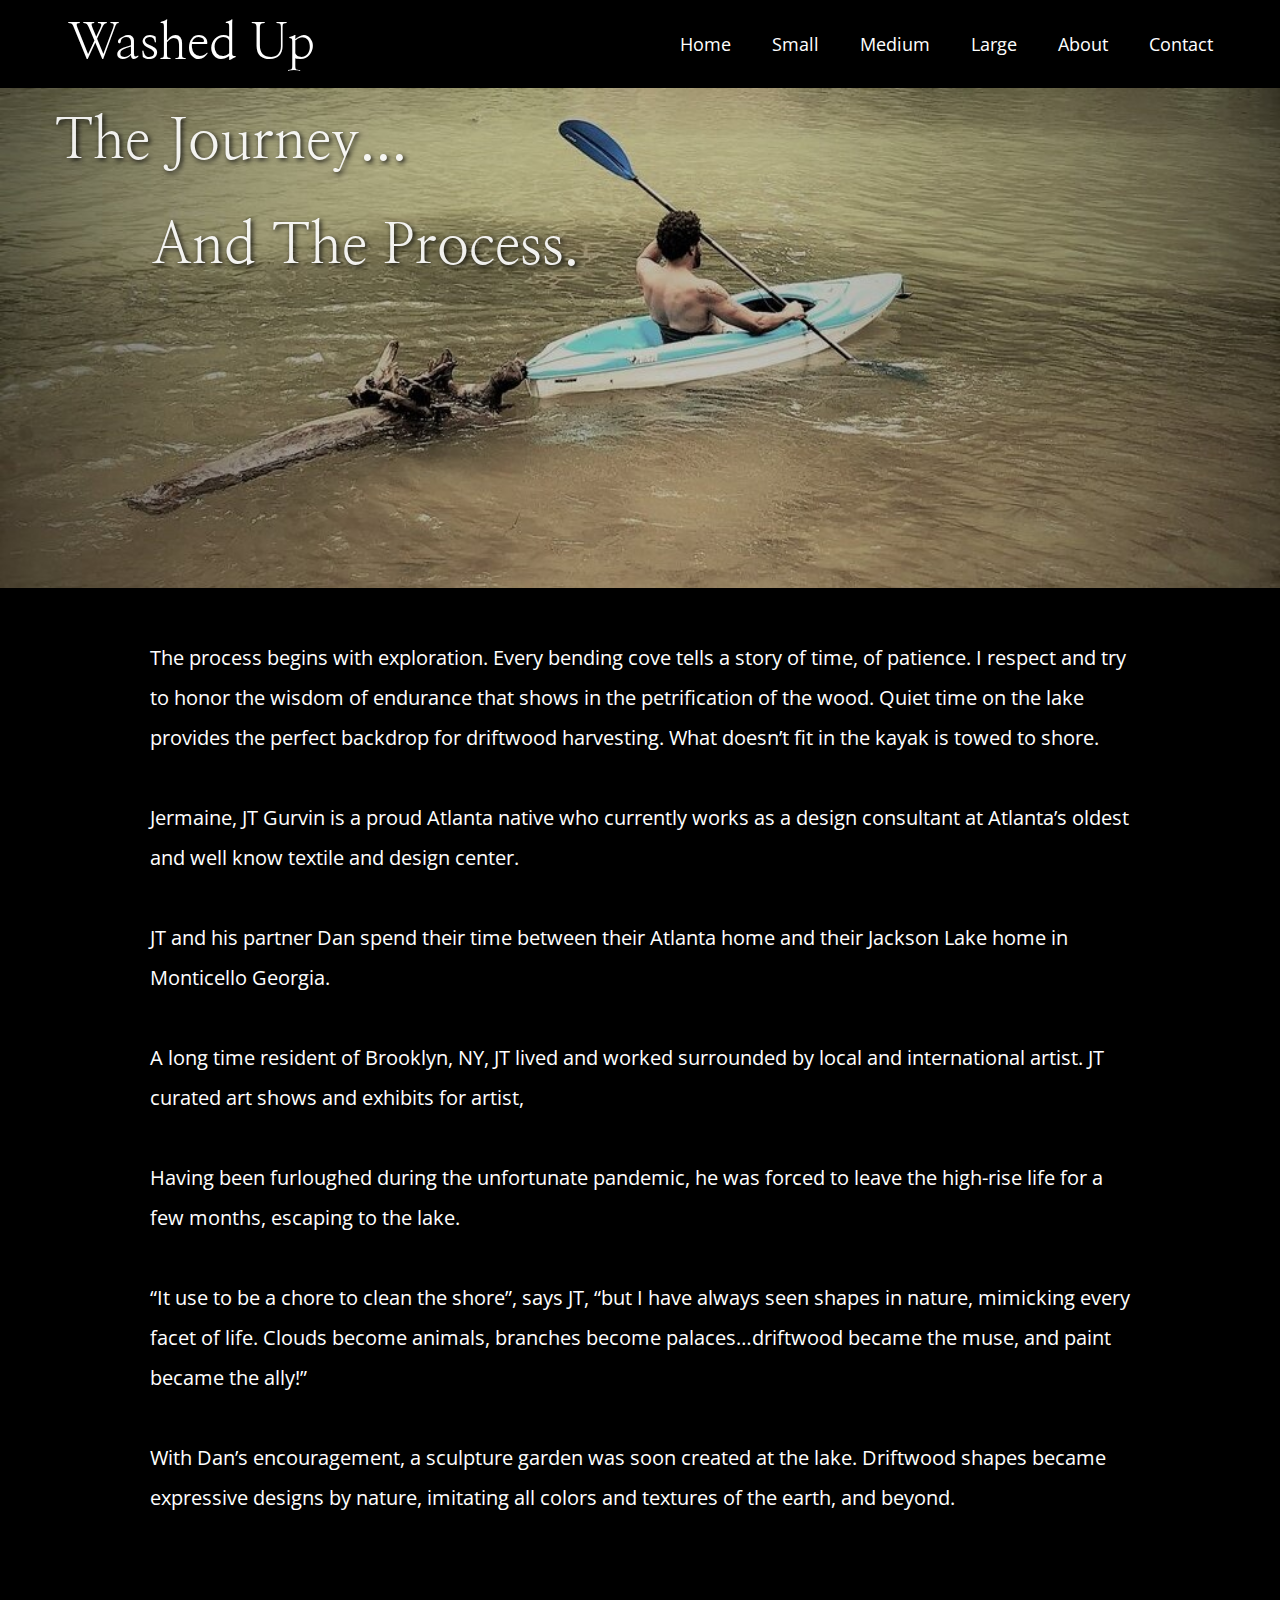
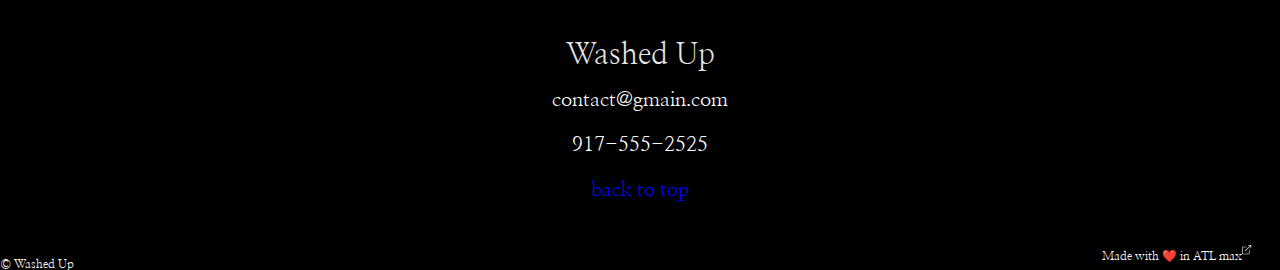
==== aboutUs.html @ a5a40271 "create about page" ====
<!DOCTYPE html>
<html>
<html lang="en">

	<head>
		<title>Washed Up</title>
    <meta name="viewport" content="width=device-width,initial-scale=1.0">
		<link rel="stylesheet" type="text/css" href="./reset.css">
		<link rel="stylesheet" type="text/css" href="./style.css">

		<link rel="preconnect" href="https://fonts.gstatic.com">
    <link href="https://fonts.googleapis.com/css2?family=Nanum+Myeongjo:wght@400;700;800&display=swap" rel="stylesheet">
    <!-- font-family: 'Nanum Myeongjo', serif;  -->
    <link rel="preconnect" href="https://fonts.gstatic.com">
<link href="https://fonts.googleapis.com/css2?family=Open+Sans:ital,wght@0,300;1,400&display=swap" rel="stylesheet">
    <!-- font-family: 'Open Sans', sans-serif; -->

	</head>

	<!-- Header -->
  <header>
    <!-- <div class="image-container logo-small">
      <img src="./pics/arabesque.jpg">
    </div>
    <div class="image-container logo-big">
      <img src="./pics/arabesque.jpg">
    </div>  -->
    <div class="logo logo-small">
    	<h1>Washed Up</h1>
    </div>
    <div class="logo logo-big">
    	<h1>Washed Up</h1>
    </div>
    <nav>
      <ul>
        <li><a href="./index.html">Home</a></li>
        <li><a href="#">Small</a></li>
        <li><a href="#">Medium</a></li>
        <li><a href="#">Large</a></li>
        <li><a href="./aboutUs.html">About</a></li>
        <li><a href="#">Contact</a></li>
      </ul>
    </nav>
  </header>

  <body>
    <div class="bannerAU">
      <div>
      <h1 class="bannerAU1">The Journey...</h1>
    </div><br>
      <div>
      <h2 class="bannerAU2">And The Process.</h2>
    </div>
  </div>
    <div class="aboutUsP">
      <p>The process begins with exploration.  Every bending cove tells a story of time, of patience. I respect and try to honor the wisdom of endurance that shows in the petrification of the wood.  Quiet time on the lake provides the perfect backdrop for driftwood harvesting. What doesn’t fit in the kayak is towed to shore.<br><br>

Jermaine, JT Gurvin is a proud Atlanta native who currently works as a design consultant at Atlanta’s oldest and well know textile and design center.<br><br>

JT and his partner Dan spend their time between their Atlanta home and their  Jackson Lake home  in Monticello Georgia.<br><br>

A long time resident of Brooklyn, NY, JT lived and worked surrounded by local and international artist. JT curated art shows and exhibits for artist,<br><br>

Having been furloughed during the unfortunate pandemic, he was forced to leave the high-rise life for a few months, escaping to the lake.<br><br>

“It use to be a chore to clean the shore”, says JT, “but I have always seen shapes in nature, mimicking every facet of life. Clouds become animals, branches become palaces…driftwood became the muse, and paint became the ally!”<br><br>

With Dan’s encouragement, a sculpture garden was soon created at the lake.  Driftwood shapes became expressive designs by nature, imitating all colors and textures of the earth, and beyond.<br><br>

</p>
</div>
  </body>

<footer>
  <div>
    <div class="footer">
    <h6>Washed Up</h6>
    <h5>contact@gmain.com</h5>
    <h5>917-555-2525</h5>
    <h5><a href="./aboutUs.html">back to top</a></h5>
    </div>
  </div>
  <div class="copyright">
    <p>&copy; Washed Up</p>
    <p style="text-align: right; margin-top: -25px;">Made with ❤️ in ATL<a href="https://5-max.github.io/pro/" rel="noopener noreferrer" target="_blank">  max<svg viewBox="0 0 100 40" width="3%" heigth="3%" fill="currentColor" role="img"><path d="M8.251 16.498a.752.752 0 01-.53-1.281l13.72-13.72h-4.939a.75.75 0 010-1.5h6.75a.735.735 0 01.293.06.75.75 0 01.4.404l.01.026a.73.73 0 01.047.26v6.75a.75.75 0 01-1.5 0V2.559l-13.72 13.72a.75.75 0 01-.531.219z"></path><path d="M2.251 23.998a2.252 2.252 0 01-2.25-2.25v-15a2.252 2.252 0 012.25-2.25h9a.75.75 0 010 1.5h-9a.75.75 0 00-.75.75v15c0 .414.336.75.75.75h15a.75.75 0 00.75-.75v-9a.75.75 0 011.5 0v9a2.252 2.252 0 01-2.25 2.25h-15z"></path></svg></a></p>
  </div>
</footer>
---- style.css ----
/* Universal Styles */

html {
  font-size: 18px;
  background-color: black;
  color: white;
}
body {
  font-family: "Open Sans", sans-serif;
  font-style: normal;
  font-weight: 400;
}
a {
  text-decoration: none;
  color: inherit;
}
@media only screen and (max-width: 990px) {
  html {
    font-size: 14px;
  }
}
                                        /* Header */
header {
  display: flex;
  align-items: center;
  padding: .5rem 3.75rem;
  background-color: black;
  color: white;
  height: 70px;
}
.logo {
  font-family: 'Nanum Myeongjo', serif;
  font-style: normal;
  font-weight: 400;
  font-size: 50px;
}
header .logo-small {
  display: none;
}
header .logo-small,
header .logo-big {
  flex-grow: 1;
}
nav li {
  display: inline;
  padding-right: 2rem;
  transition: padding-right 5s ease-out;
}
a:hover, a:focus {
  text-decoration: underline;
  font-size: 18px;
  color: blue;
  transition: all 1s;
}
nav li:last-child {
  padding-right: 0;
}
@media only screen and (max-width: 990px) {
  header .logo-big {
    display: none;
  }
  header .logo-small {
    display: block;
  }
}
@media only screen and (max-width: 540px) {
  header {
    flex-direction: column;
    padding-left: 0;
    padding-right: 0;
  }
  header .logo-small {
    margin-bottom: 1rem;
  }
}
                                           /* body */
.banner {
  display: flex;
  justify-content: center;
  background-image: url(./pics/Arabesque1.png);
  background-size: cover;
  width: auto;
  max-width: 90%;
  margin: 0px 0px 0px 55px;
  height: 650px;
  border-radius: 200px;
}
.banner h1 {
  font-family: 'Nanum Myeongjo', serif;
  font-style: normal;
  font-weight: 400;
  font-size: 57px;
  color: white;
  text-shadow: 2px 2px 5px black;
  margin: 39px 0px 0px 422px;
  opacity: .9;
}
.banner1 {
  display: flex;
  justify-content: center;
  background-image: url(./pics/Flight1.jpg);
  background-size: cover;
  width: auto;
  height: 1200px;
  transition: height 1s 3s;
}
.banner1:hover {
  height: 1150px;
  transition: height 4s ease-out;
}
.banner1 h1 {
  font-family: 'Nanum Myeongjo', serif;
  font-style: normal;
  font-weight: 400;
  font-size: 75px;
  color: white;
  text-shadow: 2px 2px 5px black;
  margin: 208px 146px 0px 0px;
  opacity: .9;
}
.banner2 {
  width: auto;
  height: 1100px;
  background-color: black;
}
.banner2 h1 {
  font-family: 'Nanum Myeongjo', serif;
  font-style: normal;
  font-weight: 400;
  font-size: 70px;
  color: white;
  text-align: center;
  margin: 0px;
  padding: 80px 0px 0px 0px;
}
.banner2 h5 {
  font-family: "Open Sans", sans-serif;
  font-style: normal;
  font-weight: 400;
  font-size: 25px;
  color: white;
  text-align: center;
  margin: 0px;
  padding: 40px 0px 80px 0px;
  line-height: 50px;
}
.categories {
  width: inherit;
  height: 500px;
  display: flex;
  margin: 0px 50px 0px 105px;
}
.banner2 img {
  width: 200px;
  height: 450px;
  padding: 5px 75px 0px 75px;
  border-radius: 25px;
}
.banner2 p {
  font-family: 'Nanum Myeongjo', serif;
  font-style: normal;
  font-weight: 300;
  font-size: 24px;
  color: white;
  text-align: center;
}
                                      /*Footer*/
.footer {
  display: flex;
  flex-direction: column;
  align-items: center;
  width: auto;
  height: 200px;
  margin: 25px 0px;
  line-height: 45px;
}
h6{
  font-family: 'Nanum Myeongjo', serif;
  font-style: normal;
  font-weight: 400;
  text-align: center;
  font-size: 30px;
  opacity: .9;
}
h5 {
  font-family: 'Nanum Myeongjo', serif;
  font-style: normal;
  font-weight: 400;
  text-align: center;
  font-size: 20px;
}
h5 a {
  color: blue;
}
.copyright {
  width: auto;
  margin: 0px;
  text-align: left;
}
.copyright p {
  font-family: 'Nanum Myeongjo', serif;
  font-style: normal;
  font-weight: 400;
  font-size: 12px;
}

.bannerAU {
     background-image: url(./pics/aboutus1.jpg);
    background-size: cover;
    width: auto;
    height: 500px;
}
.bannerAU1 {
  font-family: 'Nanum Myeongjo', serif;
    font-style: normal;
    font-weight: 400;
    font-size: 57px;
    color: white;
    text-shadow: 2px 2px 5px black;
    margin: 0px 0px 5px 50px;
    padding: 25px 5px;
    opacity: .9;
}
.bannerAU2 {
  font-family: 'Nanum Myeongjo', serif;
    font-style: normal;
    font-weight: 400;
    font-size: 57px;
    color: white;
    text-shadow: 2px 2px 5px black;
    margin: 0px;
    padding: 0px 151px;
    opacity: .9;
}
.aboutUsP {
      font-family: 'Open Sans', sans-serif;
    font-style: normal;
    font-weight: 400;
    font-size: 20px;
    color: white;
    padding: 50px 150px;
    line-height: 40px;
}
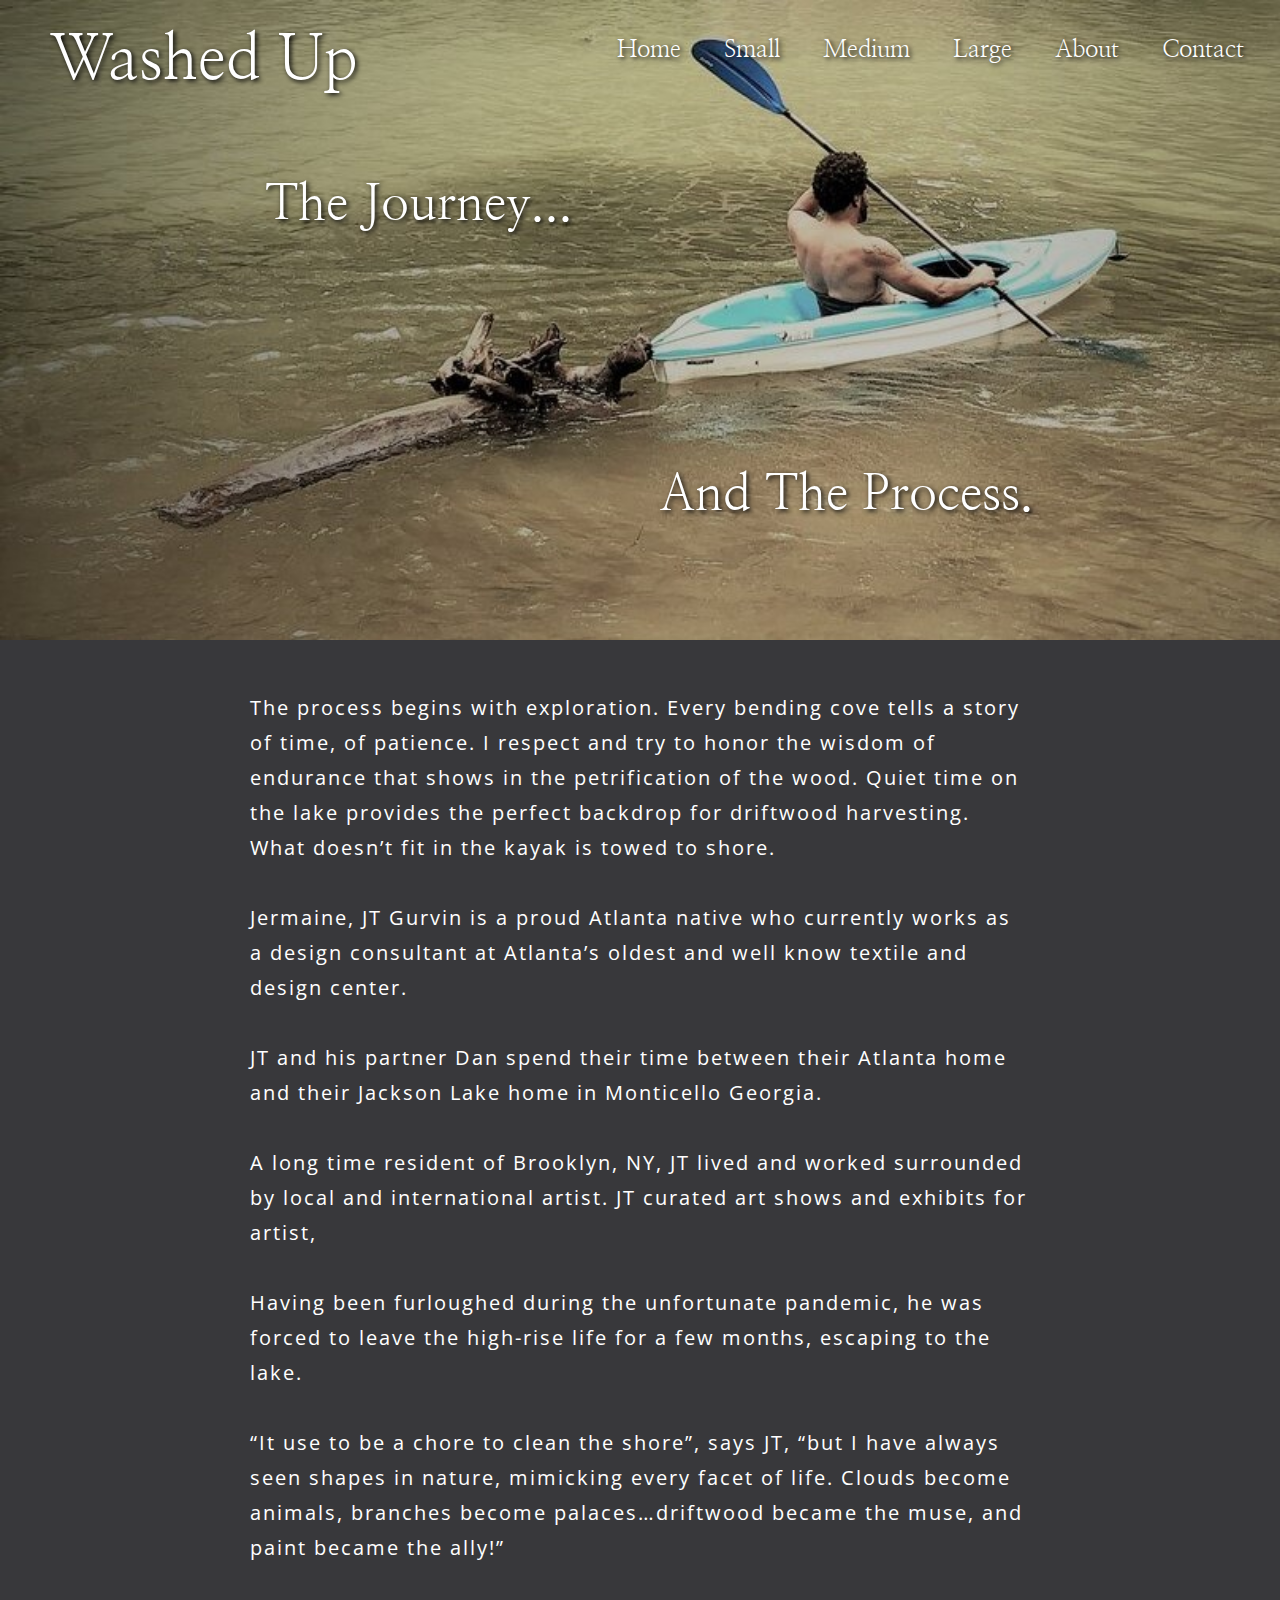
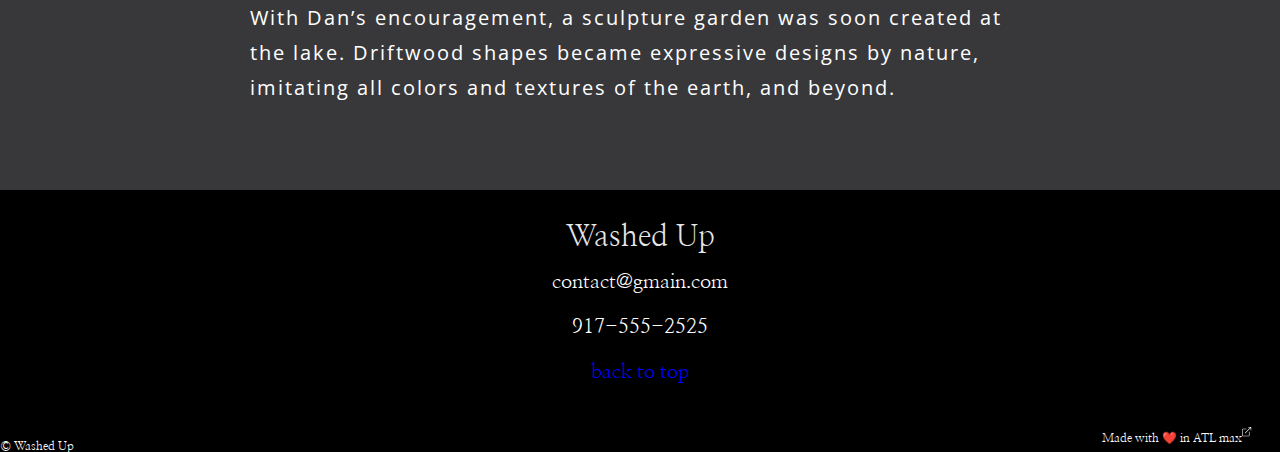
==== commit d158af3c: "done with header" ====
--- a/aboutUs.html
+++ b/aboutUs.html
@@ -17,40 +17,34 @@
 
 	</head>
 
-	<!-- Header -->
-  <header>
-    <!-- <div class="image-container logo-small">
-      <img src="./pics/arabesque.jpg">
+	<header>
+    <div class="bannerAU">
+      <div class="navbar">
+        <div class="logo logo-small">
+          <h1>Washed Up</h1>
+        </div>
+        <div class="logo logo-big">
+          <h1>Washed Up</h1>
+        </div>
+        <div class="list">
+          <nav>
+            <ul>
+              <li><a href="./index.html">Home</a></li>
+              <li><a href="#">Small</a></li>
+              <li><a href="#">Medium</a></li>
+              <li><a href="#">Large</a></li>
+              <li><a href="./aboutUs.html">About</a></li>
+              <li><a href="#">Contact</a></li>
+            </ul>
+          </nav>
+        </div>
+      </div>
+      <h2 class="bannerAU1">The Journey...</h2>
+      <h2 class="bannerAU2">And The Process.</h2>
     </div>
-    <div class="image-container logo-big">
-      <img src="./pics/arabesque.jpg">
-    </div>  -->
-    <div class="logo logo-small">
-    	<h1>Washed Up</h1>
-    </div>
-    <div class="logo logo-big">
-    	<h1>Washed Up</h1>
-    </div>
-    <nav>
-      <ul>
-        <li><a href="./index.html">Home</a></li>
-        <li><a href="#">Small</a></li>
-        <li><a href="#">Medium</a></li>
-        <li><a href="#">Large</a></li>
-        <li><a href="./aboutUs.html">About</a></li>
-        <li><a href="#">Contact</a></li>
-      </ul>
-    </nav>
   </header>
 
   <body>
-    <div class="bannerAU">
-      <div>
-      <h1 class="bannerAU1">The Journey...</h1>
-    </div><br>
-      <div>
-      <h2 class="bannerAU2">And The Process.</h2>
-    </div>
   </div>
     <div class="aboutUsP">
       <p>The process begins with exploration.  Every bending cove tells a story of time, of patience. I respect and try to honor the wisdom of endurance that shows in the petrification of the wood.  Quiet time on the lake provides the perfect backdrop for driftwood harvesting. What doesn’t fit in the kayak is towed to shore.<br><br>
--- a/style.css
+++ b/style.css
@@ -1,5 +1,4 @@
                                     /* Universal Styles */
-
 html {
   font-size: 18px;
   background-color: black;
@@ -21,18 +20,28 @@
 }
                                         /* Header */
 header {
+  color: white;
+  height: 640px;
+}
+.navbar {
   display: flex;
   align-items: center;
-  padding: .5rem 3.75rem;
-  background-color: black;
-  color: white;
-  height: 70px;
+  height: 100px;
+}
+.navbar h1 {
+  font-family: 'Nanum Myeongjo', serif;
+  font-style: normal;
+  font-weight: 400;
+  font-size: 62px;
+  margin: 10px 0px 0px 25px;
+  text-shadow: 2px 2px 5px black;
 }
 .logo {
   font-family: 'Nanum Myeongjo', serif;
   font-style: normal;
   font-weight: 400;
-  font-size: 50px;
+  font-size: 62px;
+  margin: 10px 0px 0px 25px;
 }
 header .logo-small {
   display: none;
@@ -48,12 +57,20 @@
 }
 a:hover, a:focus {
   text-decoration: underline;
-  font-size: 18px;
+  font-size: 24px;
   color: blue;
-  transition: all 1s;
+  transition: padding-right 1s;
 }
 nav li:last-child {
   padding-right: 0;
+}
+.list {
+  font-family: 'Nanum Myeongjo', serif;
+  font-style: normal;
+  font-weight: 400;
+  padding-right: 2rem;
+  font-size: 24px;
+  text-shadow: 2px 2px 5px black;
 }
 @media only screen and (max-width: 990px) {
   header .logo-big {
@@ -73,27 +90,24 @@
     margin-bottom: 1rem;
   }
 }
-                                           /* body */
+                                           /* Home Page */
 .banner {
-  display: flex;
-  justify-content: center;
   background-image: url(./pics/Arabesque1.png);
   background-size: cover;
   width: auto;
-  max-width: 90%;
-  margin: 0px 0px 0px 55px;
   height: 650px;
-  border-radius: 200px;
-}
-.banner h1 {
+}
+.banner h2 {
   font-family: 'Nanum Myeongjo', serif;
   font-style: normal;
   font-weight: 400;
   font-size: 57px;
   color: white;
   text-shadow: 2px 2px 5px black;
-  margin: 39px 0px 0px 422px;
-  opacity: .9;
+  margin: 0px 0px 0px 0px;
+  padding: 255px 0px;
+  width: auto;
+  text-align: center;
 }
 .banner1 {
   display: flex;
@@ -116,12 +130,11 @@
   color: white;
   text-shadow: 2px 2px 5px black;
   margin: 208px 146px 0px 0px;
-  opacity: .9;
 }
 .banner2 {
   width: auto;
-  height: 1100px;
-  background-color: black;
+  height: 400px;
+  background-color: #38383b;
 }
 .banner2 h1 {
   font-family: 'Nanum Myeongjo', serif;
@@ -144,26 +157,58 @@
   padding: 40px 0px 80px 0px;
   line-height: 50px;
 }
+.banner2 p {
+  font-family: 'Nanum Myeongjo', serif;
+  font-style: normal;
+  font-weight: 300;
+  font-size: 24px;
+  color: white;
+  text-align: center;
+}
 .categories {
-  width: inherit;
-  height: 500px;
-  display: flex;
-  margin: 0px 50px 0px 105px;
-}
-.banner2 img {
-  width: 200px;
-  height: 450px;
-  padding: 5px 75px 0px 75px;
+  width: auto;
+  height: 530px;
+  margin: 0px;
+  display: flex;
+  justify-content: center;
+  background-color: #38383b;
+}
+.categories img {
+  width: 400px;
+  margin: 15px 50px;
+  overflow: hidden;
+}
+.whimzee1 {
+  height: 425px;
+  width: 400px;
+  display: flex;
   border-radius: 25px;
 }
-.banner2 p {
-  font-family: 'Nanum Myeongjo', serif;
-  font-style: normal;
-  font-weight: 300;
-  font-size: 24px;
-  color: white;
-  text-align: center;
-}
+.whimzee2 {
+  height: 325px;
+  width: 400px;
+  display: flex;
+  border-radius: 25px;
+}
+.whimzee3 {
+  height: 225px;
+  width: 400px;
+  display: flex;
+  border-radius: 25px;
+}
+.catDesc {
+  width: auto;
+  display: flex;
+  justify-content: space-around;
+  position: relative;
+  top: -100px;
+  margin: 0px 0px 0px 90px;
+  font-family: 'Nanum Myeongjo';
+  font-size: 24px;
+}
+.catDesc1 {margin-top: -1px;}
+.catDesc2 {margin-top: -110px;}
+.catDesc3 {margin:-205px 52px 0px 0px;}
                                       /*Footer*/
 .footer {
   display: flex;
@@ -173,6 +218,8 @@
   height: 200px;
   margin: 25px 0px;
   line-height: 45px;
+  background-color: black;
+  color: white;
 }
 h6{
   font-family: 'Nanum Myeongjo', serif;
@@ -203,41 +250,46 @@
   font-weight: 400;
   font-size: 12px;
 }
-
+.copyright a:hover {
+  font-size: 12px;
+  color: blue;
+  text-decoration: underline;
+}
+                                        /*About Us*/
 .bannerAU {
-     background-image: url(./pics/aboutus1.jpg);
-    background-size: cover;
-    width: auto;
-    height: 500px;
+  background-image: url(./pics/aboutus1.jpg);
+  background-size: cover;
+  width: auto;
+  height: 640px;
 }
 .bannerAU1 {
   font-family: 'Nanum Myeongjo', serif;
-    font-style: normal;
-    font-weight: 400;
-    font-size: 57px;
-    color: white;
-    text-shadow: 2px 2px 5px black;
-    margin: 0px 0px 5px 50px;
-    padding: 25px 5px;
-    opacity: .9;
+  font-style: normal;
+  font-weight: 400;
+  font-size: 50px;
+  color: white;
+  text-shadow: 2px 2px 5px black;
+  margin: 55px 0px 5px 260px;
+  padding: 25px 5px;
 }
 .bannerAU2 {
   font-family: 'Nanum Myeongjo', serif;
-    font-style: normal;
-    font-weight: 400;
-    font-size: 57px;
-    color: white;
-    text-shadow: 2px 2px 5px black;
-    margin: 0px;
-    padding: 0px 151px;
-    opacity: .9;
+  font-style: normal;
+  font-weight: 400;
+  font-size: 50px;
+  color: white;
+  text-shadow: 2px 2px 5px black;
+  margin: 0px;
+  padding: 210px 0px 0px 659px;
 }
 .aboutUsP {
-      font-family: 'Open Sans', sans-serif;
-    font-style: normal;
-    font-weight: 400;
-    font-size: 20px;
-    color: white;
-    padding: 50px 150px;
-    line-height: 40px;
+  font-family: 'Open Sans', sans-serif;
+  font-style: normal;
+  font-weight: 400;
+  font-size: 20px;
+  color: white;
+  padding: 50px 250px;
+  line-height: 35px;
+  letter-spacing: 2px;
+  background-color: #38383b;
 }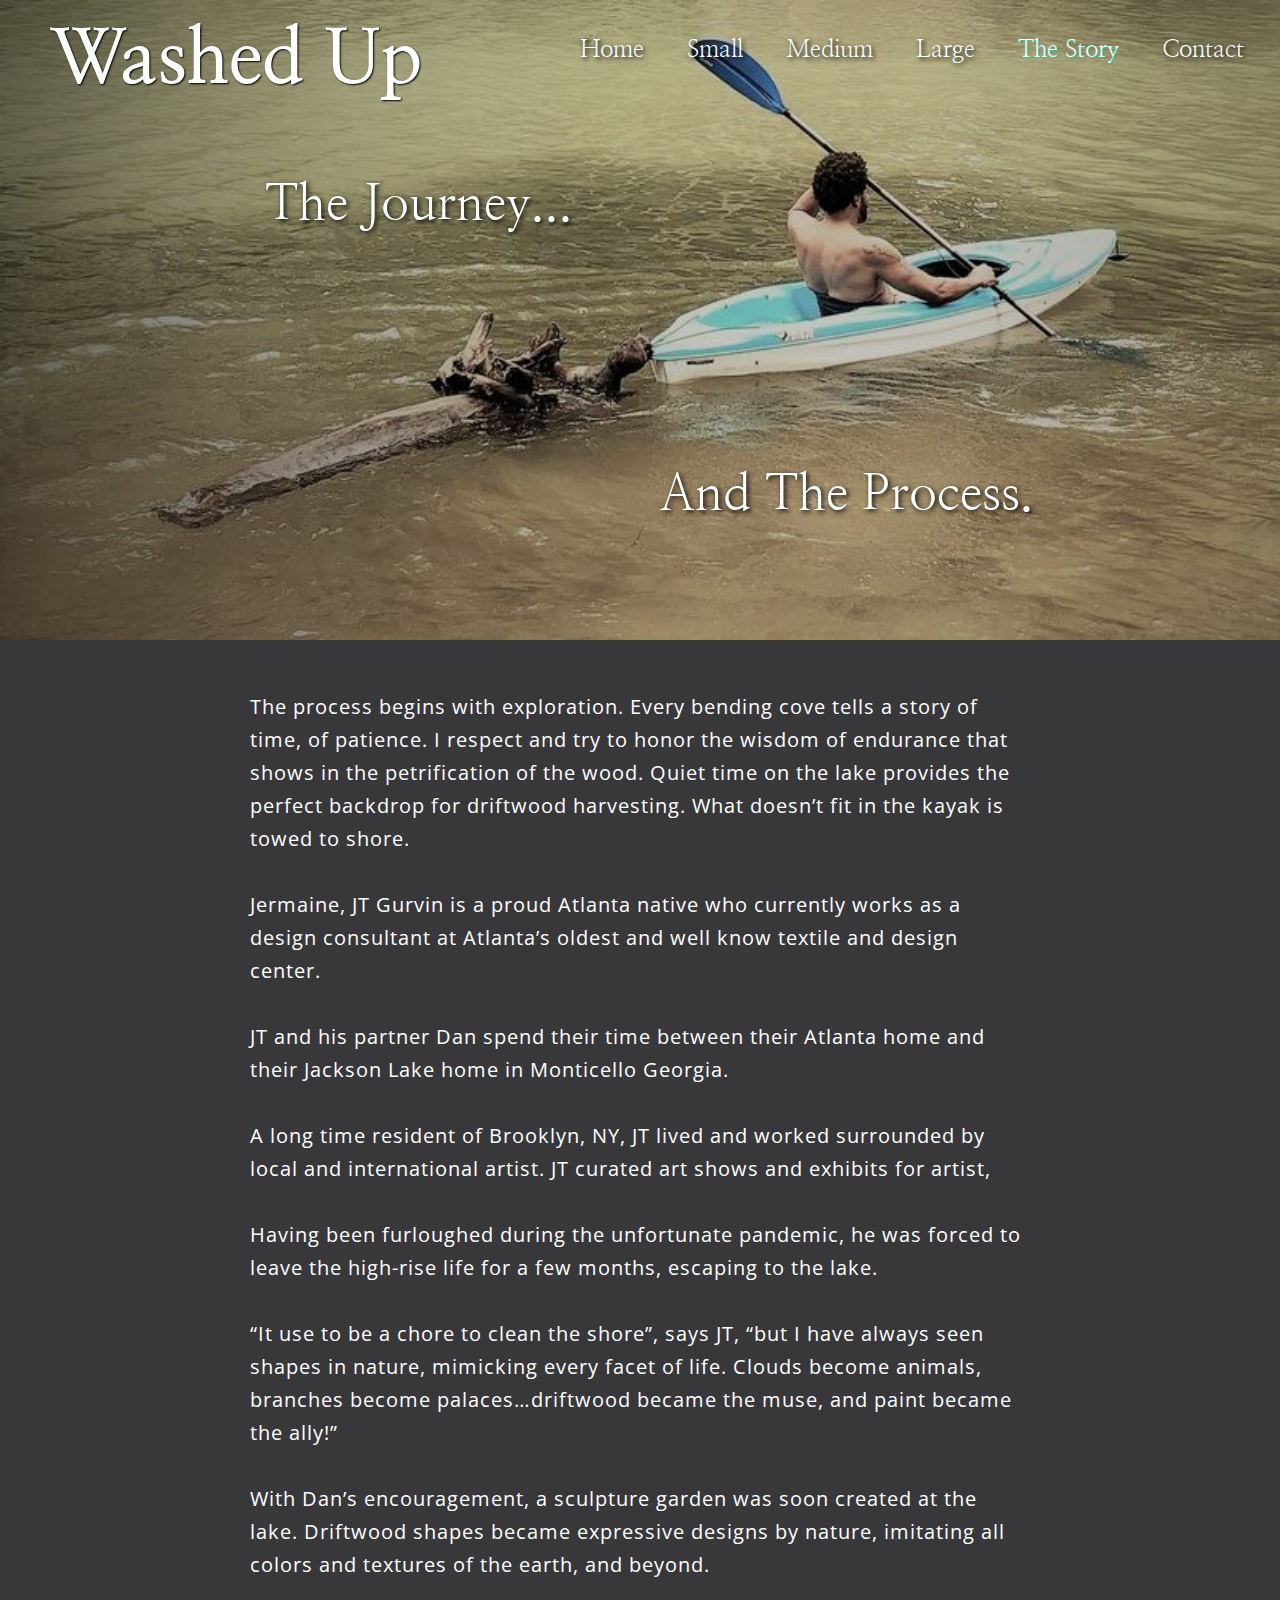
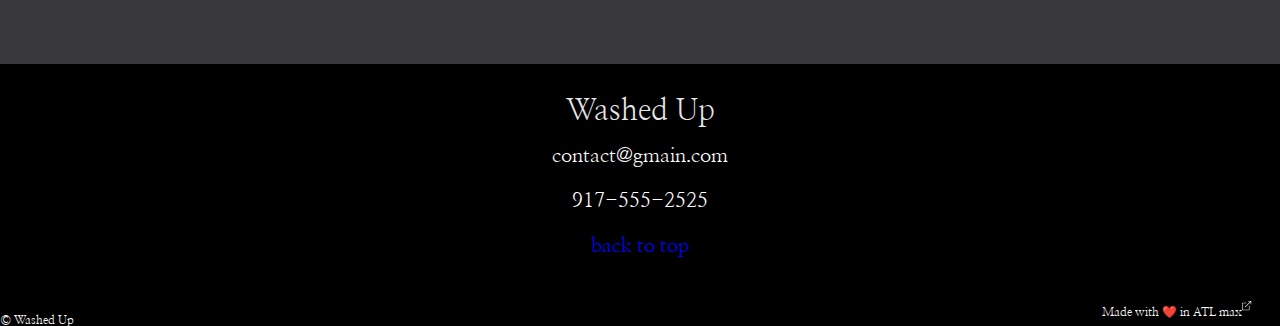
==== commit aacb247c: "pink" ====
--- a/aboutUs.html
+++ b/aboutUs.html
@@ -20,11 +20,8 @@
 	<header>
     <div class="bannerAU">
       <div class="navbar">
-        <div class="logo logo-small">
-          <h1>Washed Up</h1>
-        </div>
-        <div class="logo logo-big">
-          <h1>Washed Up</h1>
+        <div class="logo">
+          <h1><a href="./index.html">Washed Up</a></h1>
         </div>
         <div class="list">
           <nav>
@@ -33,8 +30,8 @@
               <li><a href="#">Small</a></li>
               <li><a href="#">Medium</a></li>
               <li><a href="#">Large</a></li>
-              <li><a href="./aboutUs.html">About</a></li>
-              <li><a href="#">Contact</a></li>
+              <li class="active"><a href="./aboutUs.html">The Story</a></li>
+              <li><a href="./contact.html">Contact</a></li>
             </ul>
           </nav>
         </div>
--- a/style.css
+++ b/style.css
@@ -13,11 +13,6 @@
   text-decoration: none;
   color: inherit;
 }
-@media only screen and (max-width: 990px) {
-  html {
-    font-size: 14px;
-  }
-}
                                         /* Header */
 header {
   color: white;
@@ -31,24 +26,25 @@
 .navbar h1 {
   font-family: 'Nanum Myeongjo', serif;
   font-style: normal;
+  font-weight: 700;
+  font-size: 75px;
+  margin: 10px 0px 0px 25px;
+  text-shadow: 1px 1px 2px black;
+}
+.logo {
+  font-family: 'Nanum Myeongjo', serif;
+  font-style: normal;
   font-weight: 400;
   font-size: 62px;
   margin: 10px 0px 0px 25px;
-  text-shadow: 2px 2px 5px black;
-}
-.logo {
-  font-family: 'Nanum Myeongjo', serif;
-  font-style: normal;
-  font-weight: 400;
-  font-size: 62px;
-  margin: 10px 0px 0px 25px;
-}
-header .logo-small {
-  display: none;
-}
-header .logo-small,
-header .logo-big {
+  color: white;
   flex-grow: 1;
+}
+.logo a:hover, a:focus {
+  font-size: 74px;
+  text-decoration: none;
+  color: pink;
+
 }
 nav li {
   display: inline;
@@ -72,23 +68,9 @@
   font-size: 24px;
   text-shadow: 2px 2px 5px black;
 }
-@media only screen and (max-width: 990px) {
-  header .logo-big {
-    display: none;
-  }
-  header .logo-small {
-    display: block;
-  }
-}
-@media only screen and (max-width: 540px) {
-  header {
-    flex-direction: column;
-    padding-left: 0;
-    padding-right: 0;
-  }
-  header .logo-small {
-    margin-bottom: 1rem;
-  }
+.active {
+  opacity: .9;
+  text-shadow: 1px 1px #18d0a7;
 }
                                            /* Home Page */
 .banner {
@@ -282,14 +264,31 @@
   margin: 0px;
   padding: 210px 0px 0px 659px;
 }
-.aboutUsP {
+.aboutUsP p {
   font-family: 'Open Sans', sans-serif;
   font-style: normal;
   font-weight: 400;
   font-size: 20px;
   color: white;
   padding: 50px 250px;
-  line-height: 35px;
-  letter-spacing: 2px;
+  line-height: 33px;
+  letter-spacing: 1px;
   background-color: #38383b;
+}
+                              /*contact*/
+.bannerContact {
+  background-image: url(./pics/badCat.jpg);
+  background-size: cover;
+  width: auto;
+  height: 640px;
+}
+.bannerContact h2 {
+    font-family: 'Open Sans', sans-serif;
+    font-style: normal;
+    font-weight: 700;
+    font-size: 61px;
+    color: black;
+    text-align: center;
+    padding: 26px 0px;
+    text-shadow: 1px 1px white;
 }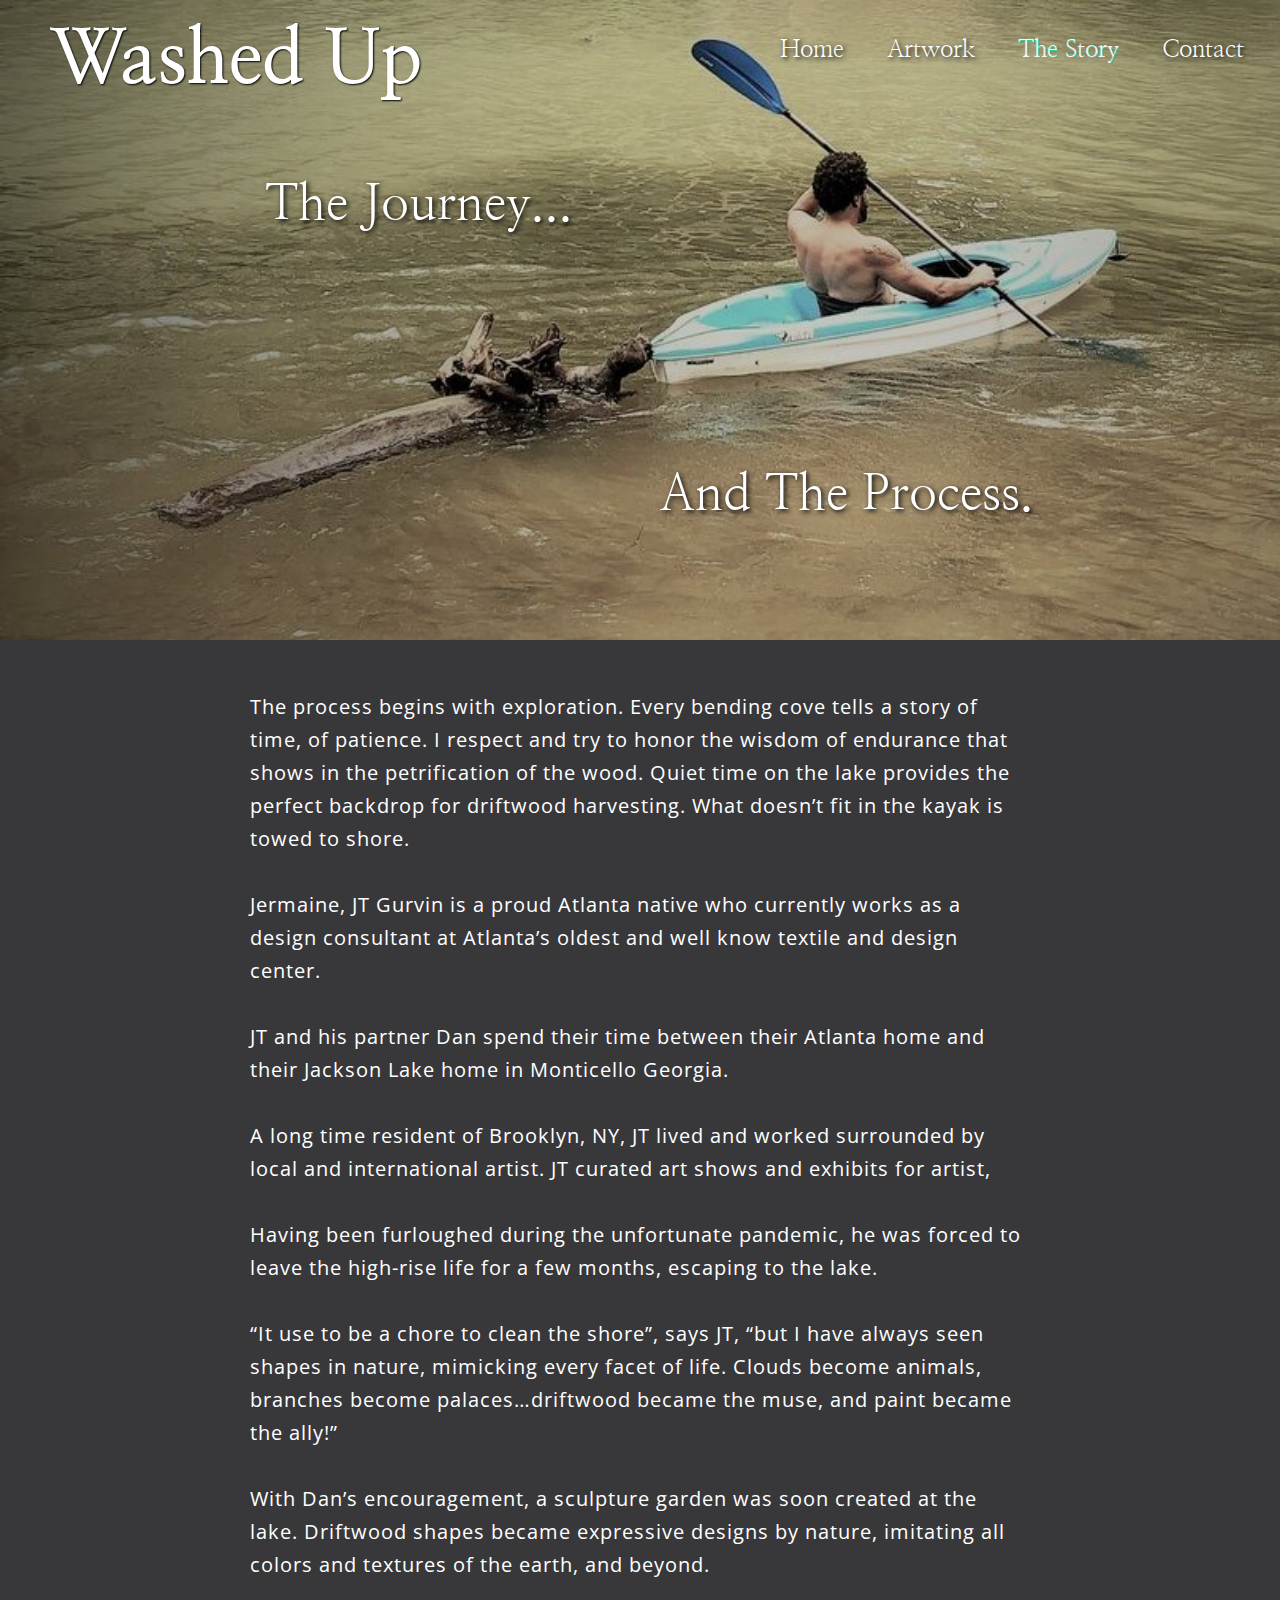
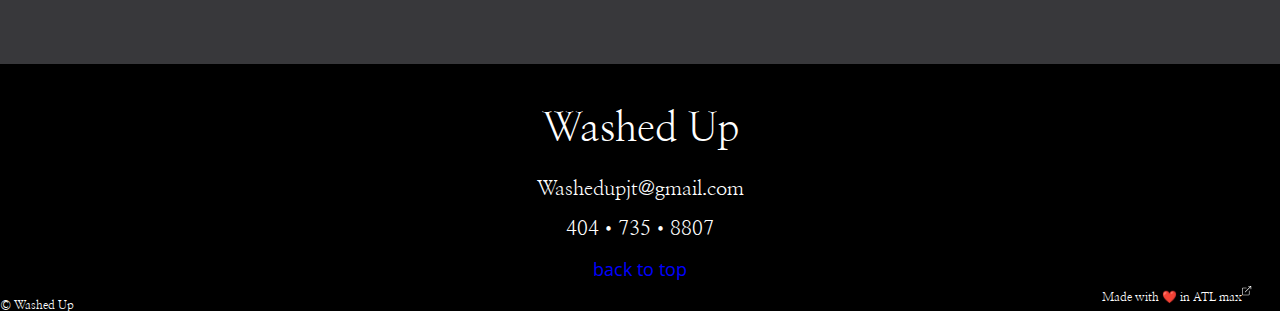
==== commit 1300a19d: "working," ====
--- a/aboutUs.html
+++ b/aboutUs.html
@@ -27,9 +27,7 @@
           <nav>
             <ul>
               <li><a href="./index.html">Home</a></li>
-              <li><a href="#">Small</a></li>
-              <li><a href="#">Medium</a></li>
-              <li><a href="#">Large</a></li>
+              <li><a href="./artWork.html">Artwork</a></li>
               <li class="active"><a href="./aboutUs.html">The Story</a></li>
               <li><a href="./contact.html">Contact</a></li>
             </ul>
@@ -66,9 +64,9 @@
   <div>
     <div class="footer">
     <h6>Washed Up</h6>
-    <h5>contact@gmain.com</h5>
-    <h5>917-555-2525</h5>
-    <h5><a href="./aboutUs.html">back to top</a></h5>
+    <h5><a href="mailto:Washedupjt@gmail.com">Washedupjt@gmail.com</a></h5>
+    <h5><a href="sms:4047358807">404•735•8807</a></h5>
+    <p><a href="./aboutUs.html">back to top</a></p>
     </div>
   </div>
   <div class="copyright">
--- a/style.css
+++ b/style.css
@@ -1,8 +1,9 @@
-                                    /* Universal Styles */
+                                                    /* Universal Styles */
 html {
   font-size: 18px;
   background-color: black;
   color: white;
+  width: auto;
 }
 body {
   font-family: "Open Sans", sans-serif;
@@ -13,7 +14,7 @@
   text-decoration: none;
   color: inherit;
 }
-                                        /* Header */
+                                                         /* Header */
 header {
   color: white;
   height: 640px;
@@ -72,7 +73,7 @@
   opacity: .9;
   text-shadow: 1px 1px #18d0a7;
 }
-                                           /* Home Page */
+                                                         /* Home Page */
 .banner {
   background-image: url(./pics/Arabesque1.png);
   background-size: cover;
@@ -191,35 +192,45 @@
 .catDesc1 {margin-top: -1px;}
 .catDesc2 {margin-top: -110px;}
 .catDesc3 {margin:-205px 52px 0px 0px;}
-                                      /*Footer*/
+                                                          /*Footer*/
 .footer {
   display: flex;
   flex-direction: column;
   align-items: center;
   width: auto;
-  height: 200px;
+  height: 185px;
   margin: 25px 0px;
-  line-height: 45px;
+  line-height: 40px;
   background-color: black;
   color: white;
 }
-h6{
-  font-family: 'Nanum Myeongjo', serif;
-  font-style: normal;
-  font-weight: 400;
-  text-align: center;
-  font-size: 30px;
-  opacity: .9;
-}
-h5 {
+.footer h6{
+  font-family: 'Nanum Myeongjo', serif;
+  font-style: normal;
+  font-weight: 400;
+  text-align: center;
+  font-size: 40px;
+  padding: 20px;
+}
+.footer h5 {
   font-family: 'Nanum Myeongjo', serif;
   font-style: normal;
   font-weight: 400;
   text-align: center;
   font-size: 20px;
 }
-h5 a {
+.footer h5 a:hover {
+  font-size: 19px;
   color: blue;
+}
+.footer p a{
+  color: blue;
+  font-size: 18px;
+}
+.footer p:hover a{
+  font-size: 17px;
+  color: aqua;
+  font-weight: 700;
 }
 .copyright {
   width: auto;
@@ -237,7 +248,7 @@
   color: blue;
   text-decoration: underline;
 }
-                                        /*About Us*/
+                                                      /*About Us*/
 .bannerAU {
   background-image: url(./pics/aboutus1.jpg);
   background-size: cover;
@@ -275,9 +286,9 @@
   letter-spacing: 1px;
   background-color: #38383b;
 }
-                              /*contact*/
+                                                       /*contact*/
 .bannerContact {
-  background-image: url(./pics/badCat.jpg);
+  background-image: url(./pics/badCat2.jpg);
   background-size: cover;
   width: auto;
   height: 640px;
@@ -291,4 +302,40 @@
     text-align: center;
     padding: 26px 0px;
     text-shadow: 1px 1px white;
+}
+                                                         /*artwork*/
+.artHeader {
+  height: 200px;
+  width: auto;
+}
+.bannerArtWork {
+  background-image: url(./pics/badCat1.jpg);
+  background-size: cover;
+  height: 200px;
+}
+#intro {
+  width: auto;
+  height: 250px;
+  background-color: white;
+  color: black;
+  text-align: center;
+}
+.intro, h6 {
+    font-size: 59px;
+    font-weight: 600;
+    padding: 50px;
+}
+.intro, h5 {
+  font-size: 25px;
+    font-weight: 600;
+}
+.intro, h4 {
+  font-size: 25px;
+    padding: 25px;
+    text-align: center;
+}
+.picBody {
+  width: auto;
+  height: 750px;
+  background-color: gray;
 }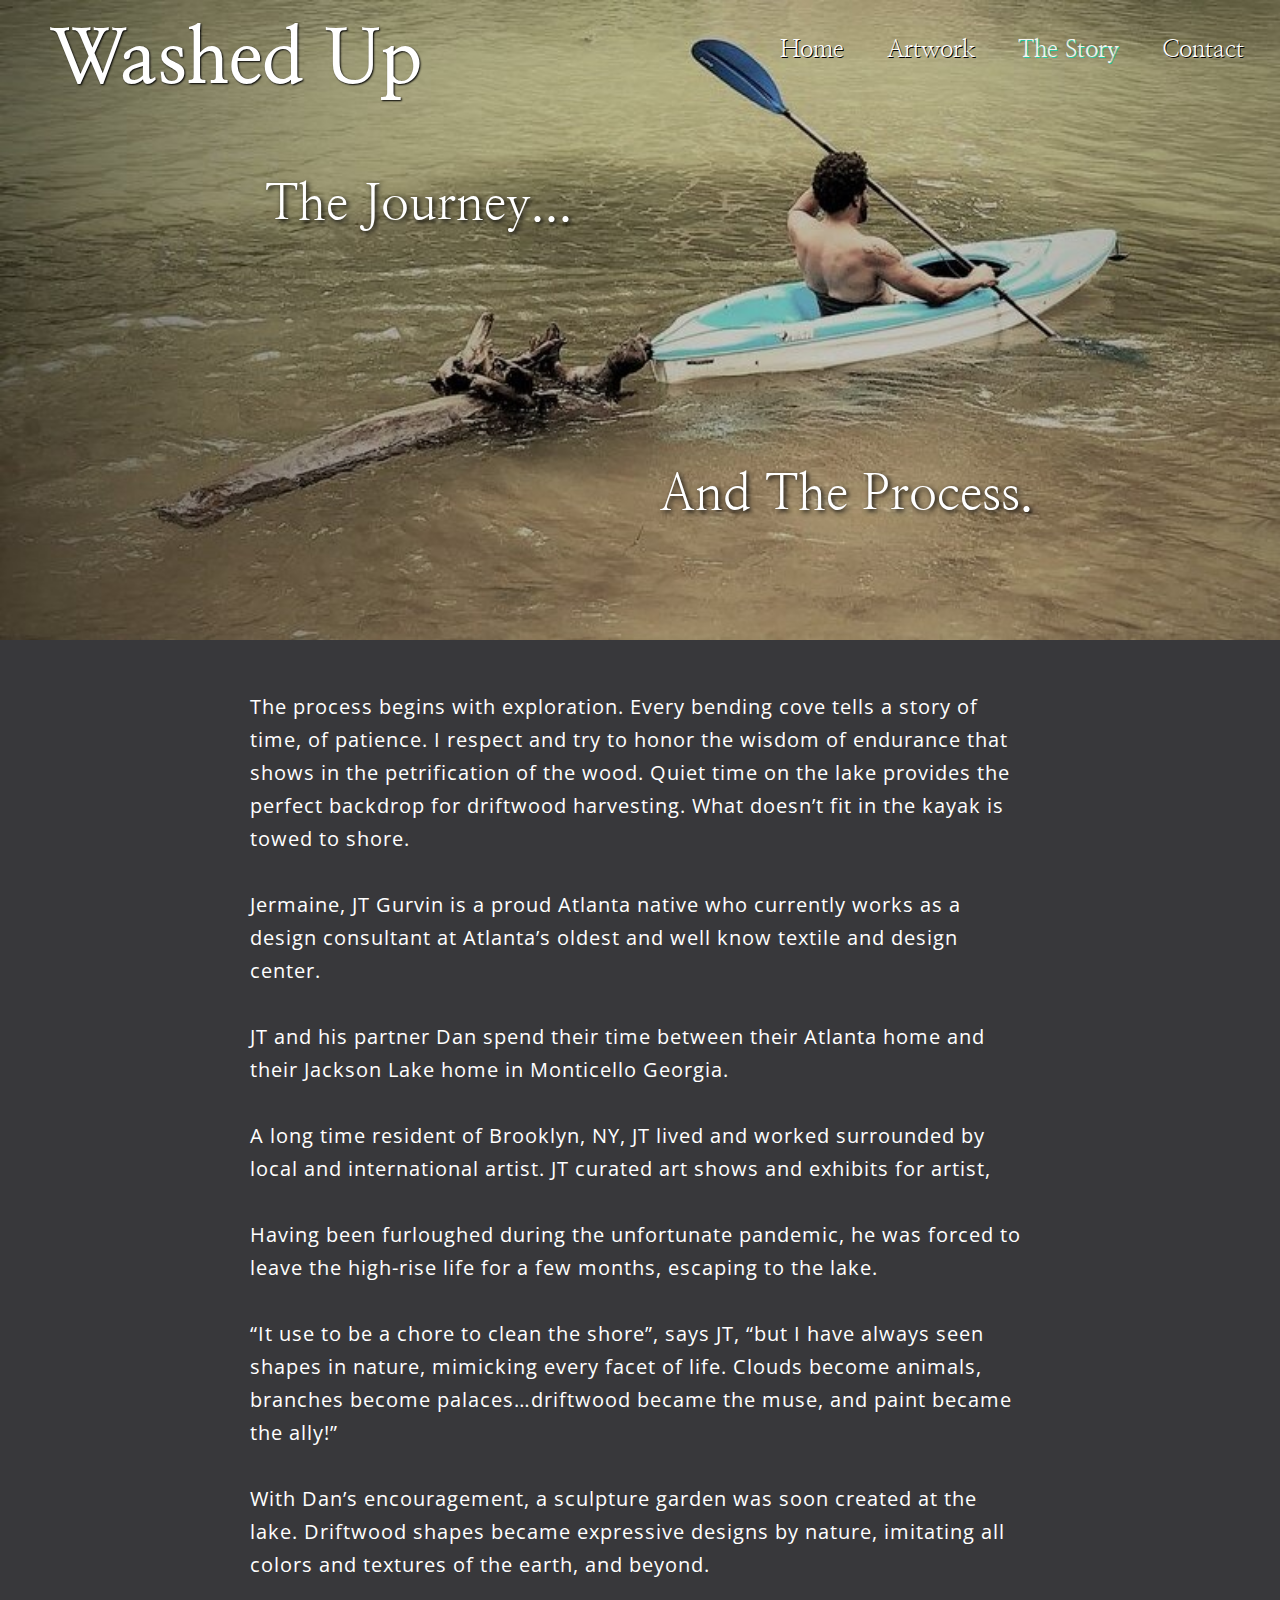
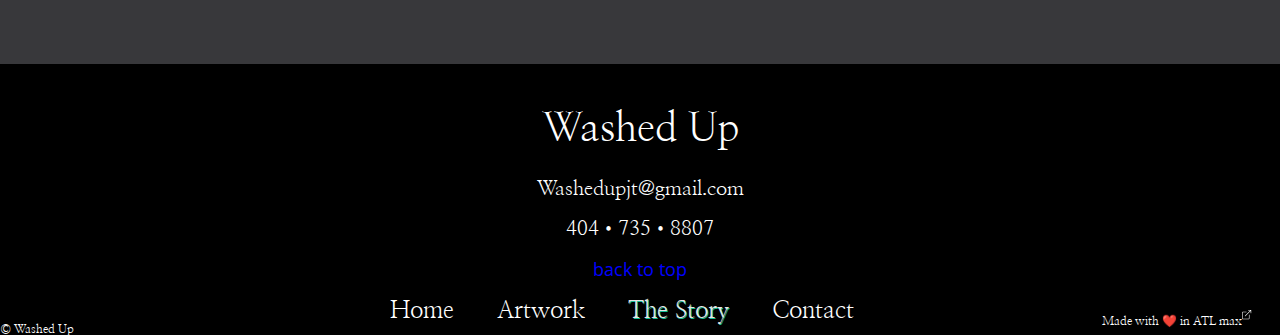
==== commit 52e3e7b9: "modal js for artwork" ====
--- a/aboutUs.html
+++ b/aboutUs.html
@@ -69,6 +69,16 @@
     <p><a href="./aboutUs.html">back to top</a></p>
     </div>
   </div>
+  <div class="list">
+          <nav>
+            <ul style="text-align: center;">
+              <li><a href="./index.html">Home</a></li>
+              <li><a href="./artWork.html">Artwork</a></li>
+              <li class="active"><a href="./aboutUs.html">The Story</a></li>
+              <li><a href="./contact.html">Contact</a></li>
+            </ul>
+          </nav>
+        </div>
   <div class="copyright">
     <p>&copy; Washed Up</p>
     <p style="text-align: right; margin-top: -25px;">Made with ❤️ in ATL<a href="https://5-max.github.io/pro/" rel="noopener noreferrer" target="_blank">  max<svg viewBox="0 0 100 40" width="3%" heigth="3%" fill="currentColor" role="img"><path d="M8.251 16.498a.752.752 0 01-.53-1.281l13.72-13.72h-4.939a.75.75 0 010-1.5h6.75a.735.735 0 01.293.06.75.75 0 01.4.404l.01.026a.73.73 0 01.047.26v6.75a.75.75 0 01-1.5 0V2.559l-13.72 13.72a.75.75 0 01-.531.219z"></path><path d="M2.251 23.998a2.252 2.252 0 01-2.25-2.25v-15a2.252 2.252 0 012.25-2.25h9a.75.75 0 010 1.5h-9a.75.75 0 00-.75.75v15c0 .414.336.75.75.75h15a.75.75 0 00.75-.75v-9a.75.75 0 011.5 0v9a2.252 2.252 0 01-2.25 2.25h-15z"></path></svg></a></p>
--- a/style.css
+++ b/style.css
@@ -51,12 +51,14 @@
   display: inline;
   padding-right: 2rem;
   transition: padding-right 5s ease-out;
-}
-a:hover, a:focus {
-  text-decoration: underline;
+  text-shadow: 1px 1px black;
+}
+nav a:hover, a:focus {
+  text-decoration: underline black;
   font-size: 24px;
-  color: blue;
-  transition: padding-right 1s;
+  color: white;
+  text-shadow: 1px 1px gray;
+  transition: padding-right 3s;
 }
 nav li:last-child {
   padding-right: 0;
@@ -338,4 +340,92 @@
   width: auto;
   height: 750px;
   background-color: gray;
-}+}
+.picBody h1 {
+    font-size: 45px;
+    text-align: center;
+    margin: 0px;
+    padding: 25px;
+}
+/* Style the Image Used to Trigger the Modal */
+.myImg {
+  border-radius: 5px;
+  cursor: pointer;
+  transition: 0.3s;
+}
+
+.myImg:hover {
+  opacity: 0.7;
+  box-shadow: 1px 1px aqua;
+}
+
+/* The Modal (background) */
+.modal {
+  display: none; /* Hidden by default */
+  position: fixed; /* Stay in place */
+  z-index: 1; /* Sit on top */
+  padding-top: 100px; /* Location of the box */
+  left: 0;
+  top: 0;
+  width: 100%; /* Full width */
+  height: 100%; /* Full height */
+  overflow: auto; /* Enable scroll if needed */
+  background-color: rgb(0,0,0); /* Fallback color */
+  background-color: rgba(0,0,0,0.9); /* Black w/ opacity */
+}
+
+/* Modal Content (Image) */
+.modal-content {
+  margin: auto;
+  display: block;
+  width: 80%;
+  max-width: 700px;
+}
+
+/* Caption of Modal Image (Image Text) - Same Width as the Image */
+#caption {
+  margin: auto;
+  display: block;
+  width: 80%;
+  max-width: 700px;
+  text-align: center;
+  color: #ccc;
+  padding: 10px 0;
+  height: 150px;
+}
+
+/* Add Animation - Zoom in the Modal */
+.modal-content, #caption {
+  animation-name: zoom;
+  animation-duration: 0.6s;
+}
+
+@keyframes zoom {
+  from {transform:scale(0)}
+  to {transform:scale(1)}
+}
+
+/* The Close Button */
+.close {
+  position: absolute;
+  top: 15px;
+  right: 35px;
+  color: #f1f1f1;
+  font-size: 40px;
+  font-weight: bold;
+  transition: 0.3s;
+}
+
+.close:hover,
+.close:focus {
+  color: #bbb;
+  text-decoration: none;
+  cursor: pointer;
+}
+
+/* 100% Image Width on Smaller Screens */
+@media only screen and (max-width: 700px){
+  .modal-content {
+    width: 100%;
+  }
+}
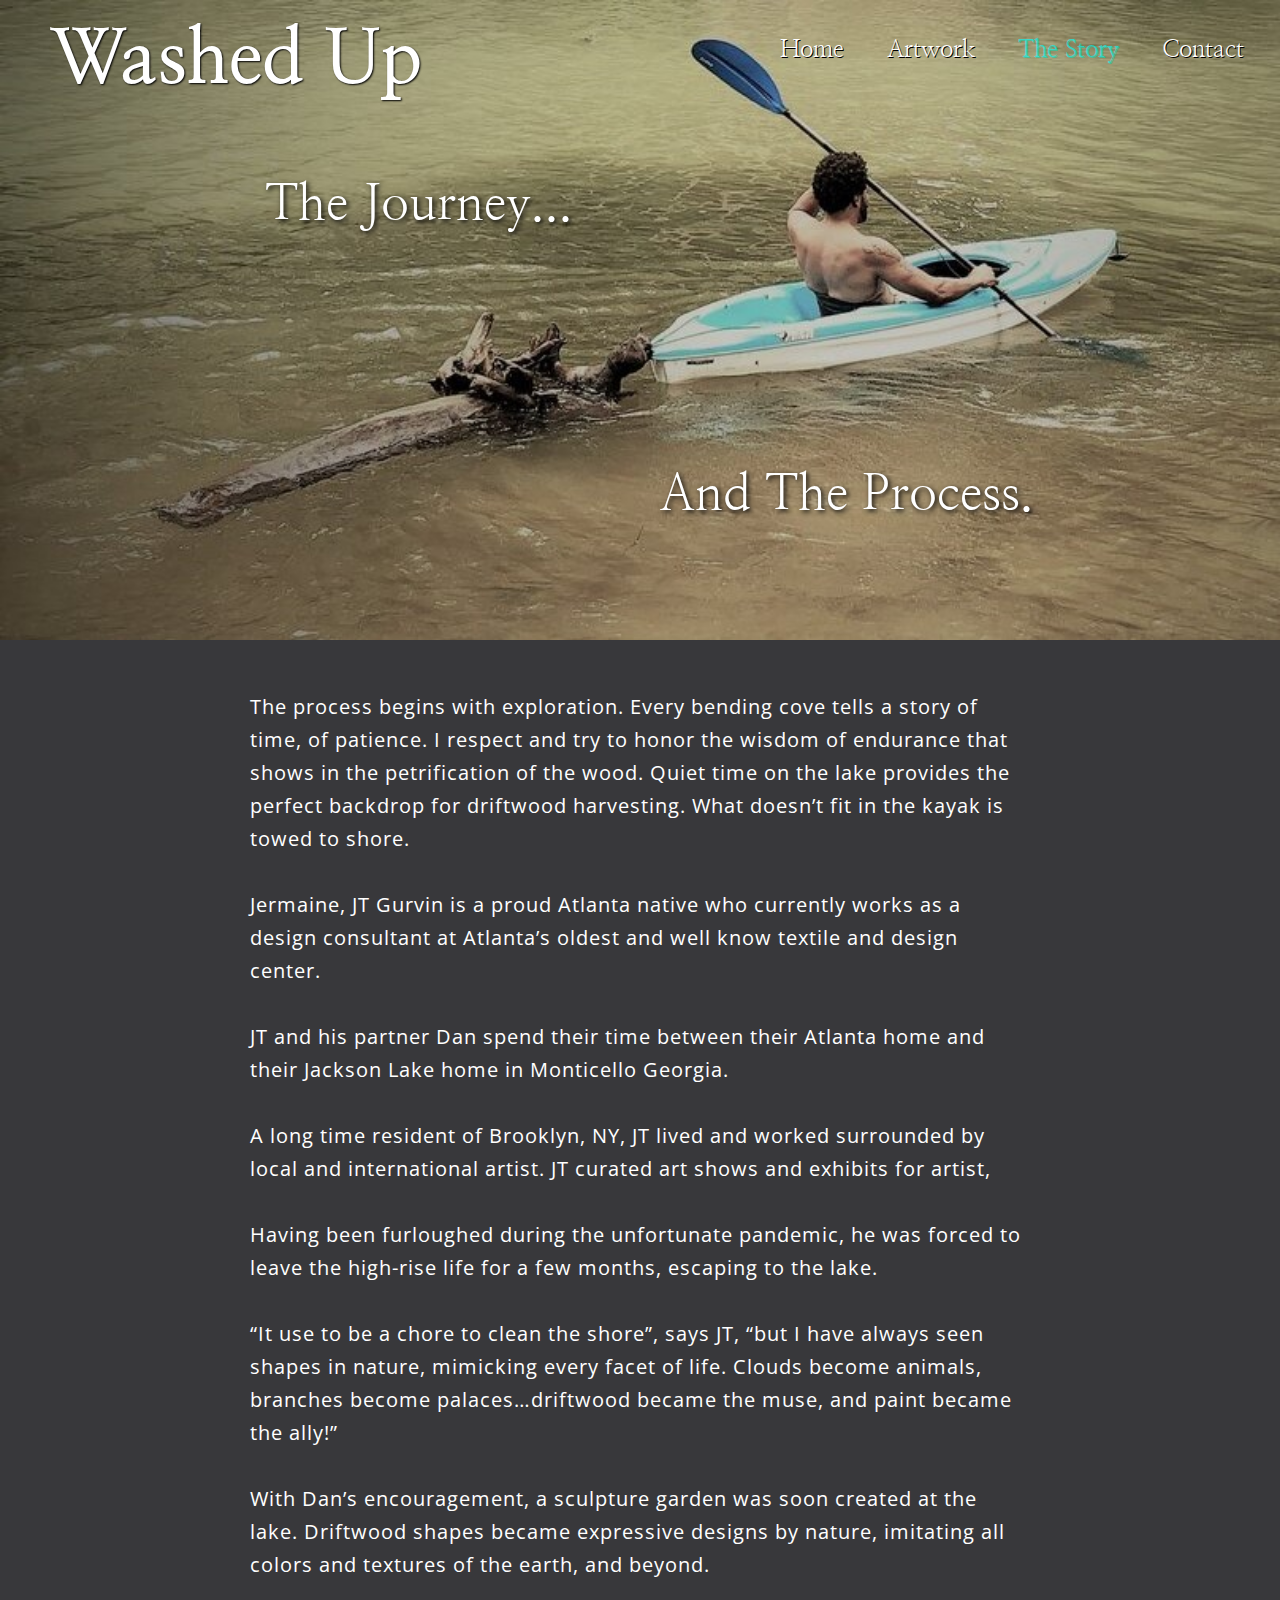
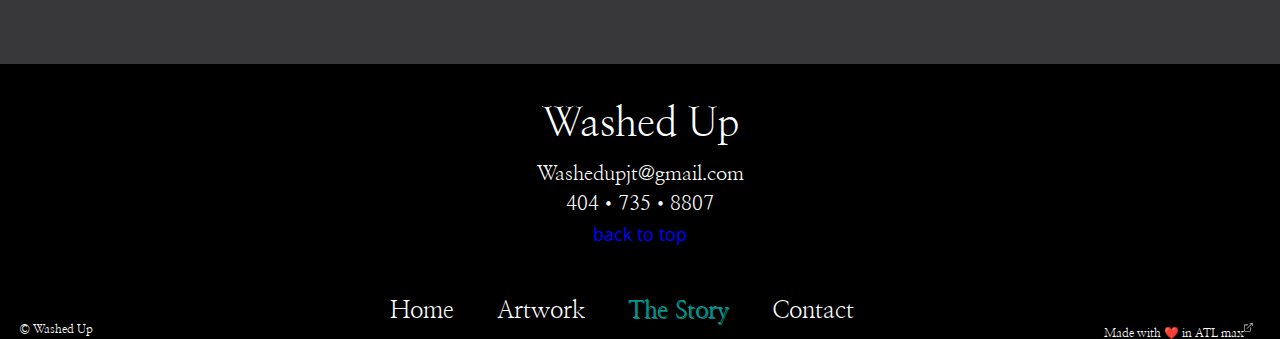
==== commit 1d75a3c5: "mobile done" ====
--- a/aboutUs.html
+++ b/aboutUs.html
@@ -1,5 +1,4 @@
 <!DOCTYPE html>
-<html>
 <html lang="en">
 
 	<head>
@@ -12,7 +11,7 @@
     <link href="https://fonts.googleapis.com/css2?family=Nanum+Myeongjo:wght@400;700;800&display=swap" rel="stylesheet">
     <!-- font-family: 'Nanum Myeongjo', serif;  -->
     <link rel="preconnect" href="https://fonts.gstatic.com">
-<link href="https://fonts.googleapis.com/css2?family=Open+Sans:ital,wght@0,300;1,400&display=swap" rel="stylesheet">
+    <link href="https://fonts.googleapis.com/css2?family=Open+Sans:ital,wght@0,300;1,400&display=swap" rel="stylesheet">
     <!-- font-family: 'Open Sans', sans-serif; -->
 
 	</head>
@@ -40,47 +39,40 @@
   </header>
 
   <body>
-  </div>
     <div class="aboutUsP">
       <p>The process begins with exploration.  Every bending cove tells a story of time, of patience. I respect and try to honor the wisdom of endurance that shows in the petrification of the wood.  Quiet time on the lake provides the perfect backdrop for driftwood harvesting. What doesn’t fit in the kayak is towed to shore.<br><br>
-
 Jermaine, JT Gurvin is a proud Atlanta native who currently works as a design consultant at Atlanta’s oldest and well know textile and design center.<br><br>
-
 JT and his partner Dan spend their time between their Atlanta home and their  Jackson Lake home  in Monticello Georgia.<br><br>
-
 A long time resident of Brooklyn, NY, JT lived and worked surrounded by local and international artist. JT curated art shows and exhibits for artist,<br><br>
-
 Having been furloughed during the unfortunate pandemic, he was forced to leave the high-rise life for a few months, escaping to the lake.<br><br>
-
 “It use to be a chore to clean the shore”, says JT, “but I have always seen shapes in nature, mimicking every facet of life. Clouds become animals, branches become palaces…driftwood became the muse, and paint became the ally!”<br><br>
-
 With Dan’s encouragement, a sculpture garden was soon created at the lake.  Driftwood shapes became expressive designs by nature, imitating all colors and textures of the earth, and beyond.<br><br>
-
-</p>
-</div>
+      </p>
+    </div>
   </body>
 
-<footer>
-  <div>
-    <div class="footer">
-    <h6>Washed Up</h6>
-    <h5><a href="mailto:Washedupjt@gmail.com">Washedupjt@gmail.com</a></h5>
-    <h5><a href="sms:4047358807">404•735•8807</a></h5>
-    <p><a href="./aboutUs.html">back to top</a></p>
+  <footer>
+    <div>
+      <div class="footer">
+      <h6>Washed Up</h6>
+      <h5><a href="mailto:Washedupjt@gmail.com">Washedupjt@gmail.com</a></h5>
+      <h5><a href="sms:4047358807">404•735•8807</a></h5>
+      <p><a href="./aboutUs.html">back to top</a></p>
+      </div>
     </div>
-  </div>
-  <div class="list">
-          <nav>
-            <ul style="text-align: center;">
-              <li><a href="./index.html">Home</a></li>
-              <li><a href="./artWork.html">Artwork</a></li>
-              <li class="active"><a href="./aboutUs.html">The Story</a></li>
-              <li><a href="./contact.html">Contact</a></li>
-            </ul>
-          </nav>
-        </div>
-  <div class="copyright">
-    <p>&copy; Washed Up</p>
-    <p style="text-align: right; margin-top: -25px;">Made with ❤️ in ATL<a href="https://5-max.github.io/pro/" rel="noopener noreferrer" target="_blank">  max<svg viewBox="0 0 100 40" width="3%" heigth="3%" fill="currentColor" role="img"><path d="M8.251 16.498a.752.752 0 01-.53-1.281l13.72-13.72h-4.939a.75.75 0 010-1.5h6.75a.735.735 0 01.293.06.75.75 0 01.4.404l.01.026a.73.73 0 01.047.26v6.75a.75.75 0 01-1.5 0V2.559l-13.72 13.72a.75.75 0 01-.531.219z"></path><path d="M2.251 23.998a2.252 2.252 0 01-2.25-2.25v-15a2.252 2.252 0 012.25-2.25h9a.75.75 0 010 1.5h-9a.75.75 0 00-.75.75v15c0 .414.336.75.75.75h15a.75.75 0 00.75-.75v-9a.75.75 0 011.5 0v9a2.252 2.252 0 01-2.25 2.25h-15z"></path></svg></a></p>
-  </div>
-</footer>+    <div class="list">
+      <nav>
+        <ul style="text-align: center;">
+          <li><a href="./index.html">Home</a></li>
+          <li><a href="./artWork.html">Artwork</a></li>
+          <li class="active"><a href="./aboutUs.html">The Story</a></li>
+          <li><a href="./contact.html">Contact</a></li>
+        </ul>
+      </nav>
+    </div>
+    <div class="copyright">
+      <p>&copy; Washed Up</p>
+      <p1>Made with ❤️ in ATL<a href="https://5-max.github.io/pro/" rel="noopener noreferrer" target="_blank">  max<svg viewBox="0 0 100 40" width="3%" heigth="3%" fill="currentColor" role="img"><path d="M8.251 16.498a.752.752 0 01-.53-1.281l13.72-13.72h-4.939a.75.75 0 010-1.5h6.75a.735.735 0 01.293.06.75.75 0 01.4.404l.01.026a.73.73 0 01.047.26v6.75a.75.75 0 01-1.5 0V2.559l-13.72 13.72a.75.75 0 01-.531.219z"></path><path d="M2.251 23.998a2.252 2.252 0 01-2.25-2.25v-15a2.252 2.252 0 012.25-2.25h9a.75.75 0 010 1.5h-9a.75.75 0 00-.75.75v15c0 .414.336.75.75.75h15a.75.75 0 00.75-.75v-9a.75.75 0 011.5 0v9a2.252 2.252 0 01-2.25 2.25h-15z"></path></svg></a></p1>
+    </div>
+  </footer>
+</html>--- a/style.css
+++ b/style.css
@@ -19,6 +19,7 @@
   color: white;
   height: 640px;
 }
+
 .navbar {
   display: flex;
   align-items: center;
@@ -72,9 +73,54 @@
   text-shadow: 2px 2px 5px black;
 }
 .active {
-  opacity: .9;
+  opacity: .6;
   text-shadow: 1px 1px #18d0a7;
-}
+  color: aqua;
+}
+@media only screen and (max-width: 700px){
+  header {
+    width: auto;
+    display: block;
+    height: 250px;
+  }
+  .banner {
+    background-image: url(./pics/Arabesque_mobile.png) !important;
+    display: block;
+    height: 250px !important;
+    margin: 0px;
+    padding: 0px;
+  }
+  .banner h2 {
+    display: flex;
+    justify-content: center;
+    font-size: 28px !important;
+    padding: 20px !important;
+  }
+  .navbar {
+    display: block;
+    text-align: center;
+  }
+  .logo {
+    width: auto;
+  }
+  .logo h1 {
+    font-size: 35px;
+    width: auto;
+    margin: 15px;
+  }
+  .list {
+    width: auto;
+    font-size: 14px;
+    margin: 5px;
+    padding: 0px;
+  }
+  .list li {
+    margin:0px;
+    padding: 10px;
+  }
+}
+
+
                                                          /* Home Page */
 .banner {
   background-image: url(./pics/Arabesque1.png);
@@ -119,7 +165,7 @@
 .banner2 {
   width: auto;
   height: 400px;
-  background-color: #38383b;
+  background-color: black;
 }
 .banner2 h1 {
   font-family: 'Nanum Myeongjo', serif;
@@ -150,13 +196,51 @@
   color: white;
   text-align: center;
 }
+@media only screen and (max-width: 700px){
+  .banner1 {
+    height: 600px;
+    transition: none;
+  }
+  .banner1 h1 {
+    font-size: 50px;
+  }
+  .banner2 {
+    background-color: black;
+  }
+  .banner2 h1 {
+    font-size: 50px;
+  }
+  .banner2 h5 {
+    font-size: 18px;
+  }
+  .categories {
+    flex-direction: column;
+    align-items: center;
+    height: auto !important;
+    width: auto;
+  }
+  .catDesc {
+    display: none;
+  }
+  .catDesc1, .catDesc2, .catDesc3 {
+    display: none;
+  }
+  .mobile_p {
+    display: block !important;
+    font-size: 25px;
+    margin: 14px auto 0px auto;
+  }
+}
+.mobile_p {
+  display: none;
+}
 .categories {
   width: auto;
   height: 530px;
   margin: 0px;
   display: flex;
   justify-content: center;
-  background-color: #38383b;
+  background-color: black;
 }
 .categories img {
   width: 400px;
@@ -202,7 +286,7 @@
   width: auto;
   height: 185px;
   margin: 25px 0px;
-  line-height: 40px;
+  line-height: 30px;
   background-color: black;
   color: white;
 }
@@ -235,6 +319,7 @@
   font-weight: 700;
 }
 .copyright {
+  display: flex;
   width: auto;
   margin: 0px;
   text-align: left;
@@ -244,12 +329,38 @@
   font-style: normal;
   font-weight: 400;
   font-size: 12px;
+  width: 100px;
+}
+.copyright, p1 {
+  font-family: 'Nanum Myeongjo', serif;
+  font-style: normal;
+  font-weight: 400;
+  font-size: 12px;
+  text-align: right; 
+  margin-top: 0px;
+  width: 100%;
 }
 .copyright a:hover {
   font-size: 12px;
   color: blue;
   text-decoration: underline;
 }
+@media only screen and (max-width: 700px){
+  .footer {
+    height: 150px;
+  }
+  .copyright {
+    margin-top: 15px;
+  }
+  .copyright p {
+    font-size: 6px;
+    width: 100px;
+  }
+  .copyright p1 {
+    margin: 0px;
+    font-size: 6px;
+  }
+}
                                                       /*About Us*/
 .bannerAU {
   background-image: url(./pics/aboutus1.jpg);
@@ -288,12 +399,40 @@
   letter-spacing: 1px;
   background-color: #38383b;
 }
+@media only screen and (max-width: 700px){
+  .bannerAU {
+    height: 200px;
+  }
+  .bannerAU1 {
+    padding-top: 40px;
+    margin: 0px;
+    font-size: 30px;
+  }
+  .bannerAU2 {
+    font-size: 30px;
+    color: white;
+    text-shadow: 2px 2px 5px black;
+    margin: -17px 0px 0px 0px;
+    padding: 0px 0px 0px 61px;
+  }
+  .aboutUsP p {
+    font-family: 'Open Sans', sans-serif;
+    font-style: normal;
+    font-weight: 400;
+    font-size: 20px;
+    color: white;
+    padding: 0px;
+    line-height: 25px;
+    letter-spacing: 0px;
+    background-color: black;
+  }
+}
                                                        /*contact*/
 .bannerContact {
   background-image: url(./pics/badCat2.jpg);
-  background-size: cover;
-  width: auto;
-  height: 640px;
+  background-size: contain;
+  width: auto;
+  height: auto;
 }
 .bannerContact h2 {
     font-family: 'Open Sans', sans-serif;
@@ -305,7 +444,15 @@
     padding: 26px 0px;
     text-shadow: 1px 1px white;
 }
+header .bannerContact {
+  height: auto;
+}
                                                          /*artwork*/
+hr {
+  color: gray;
+  width: 90%;
+  opacity: .3;
+}
 .artHeader {
   height: 200px;
   width: auto;
@@ -315,56 +462,82 @@
   background-size: cover;
   height: 200px;
 }
-#intro {
+.intro {
   width: auto;
   height: 250px;
   background-color: white;
   color: black;
   text-align: center;
 }
-.intro, h6 {
+.intro h6 {
     font-size: 59px;
     font-weight: 600;
     padding: 50px;
 }
-.intro, h5 {
+.intro h5 {
   font-size: 25px;
-    font-weight: 600;
-}
-.intro, h4 {
+  font-weight: 600;
+}
+.intro h4 {
   font-size: 25px;
-    padding: 25px;
-    text-align: center;
+  padding: 25px;
+  text-align: center;
 }
 .picBody {
   width: auto;
-  height: 750px;
-  background-color: gray;
+  background-color:#80808066;
+  display: flex;
+  align-items: center;
+  flex-direction: column;
 }
 .picBody h1 {
-    font-size: 45px;
-    text-align: center;
-    margin: 0px;
-    padding: 25px;
+  font-size: 45px;
+  text-align: center;
+  margin: 0px;
+  padding: 25px;
+}
+/* artwork title */
+.picBody h2 {
+  padding-top: 5px;
+  font-size: 35px;
+  font-family: Georgia, 'Times New Roman', Times, serif;
+}
+/* artwork price */
+.picBody h3 {
+  font-size: 25px;
+}
+/* artwork dimensions */
+.picBody p {
+  padding-top: 5px;
+  font-size: 10px;
+}
+.row {
+  width: auto;
+  display: flex;
+}
+.wrap {
+      display: flex;
+    flex-direction: column;
+    align-items: center;
 }
 /* Style the Image Used to Trigger the Modal */
 .myImg {
   border-radius: 5px;
   cursor: pointer;
   transition: 0.3s;
-}
-
+  height: 200px;
+  width: 200px;
+  padding: 0px 25px;
+}
 .myImg:hover {
   opacity: 0.7;
-  box-shadow: 1px 1px aqua;
-}
-
+}
 /* The Modal (background) */
 .modal {
   display: none; /* Hidden by default */
   position: fixed; /* Stay in place */
   z-index: 1; /* Sit on top */
-  padding-top: 100px; /* Location of the box */
+  padding-top: 50px; /* Location of the box */
   left: 0;
   top: 0;
   width: 100%; /* Full width */
@@ -373,7 +546,6 @@
   background-color: rgb(0,0,0); /* Fallback color */
   background-color: rgba(0,0,0,0.9); /* Black w/ opacity */
 }
-
 /* Modal Content (Image) */
 .modal-content {
   margin: auto;
@@ -381,7 +553,6 @@
   width: 80%;
   max-width: 700px;
 }
-
 /* Caption of Modal Image (Image Text) - Same Width as the Image */
 #caption {
   margin: auto;
@@ -393,7 +564,6 @@
   padding: 10px 0;
   height: 150px;
 }
-
 /* Add Animation - Zoom in the Modal */
 .modal-content, #caption {
   animation-name: zoom;
@@ -429,3 +599,31 @@
     width: 100%;
   }
 }
+@media only screen and (max-width: 700px){
+  .intro {
+    display: flex;
+    flex-direction: column;
+  }
+  .intro h6 {
+    font-size: 30px;
+  }
+  .intro h5 {
+    font-size: 15px;
+  }
+  .intro h4 {
+    font-size: 12px;
+  }
+  .row {
+    flex-direction: column;
+  }
+  .wrap h3 {
+    font-size: 15px;
+  }
+  .picBody {
+    background-color: black;
+  }
+  .picBody p {
+    font-size: 12px;
+    padding-bottom: 20px;
+  }
+}